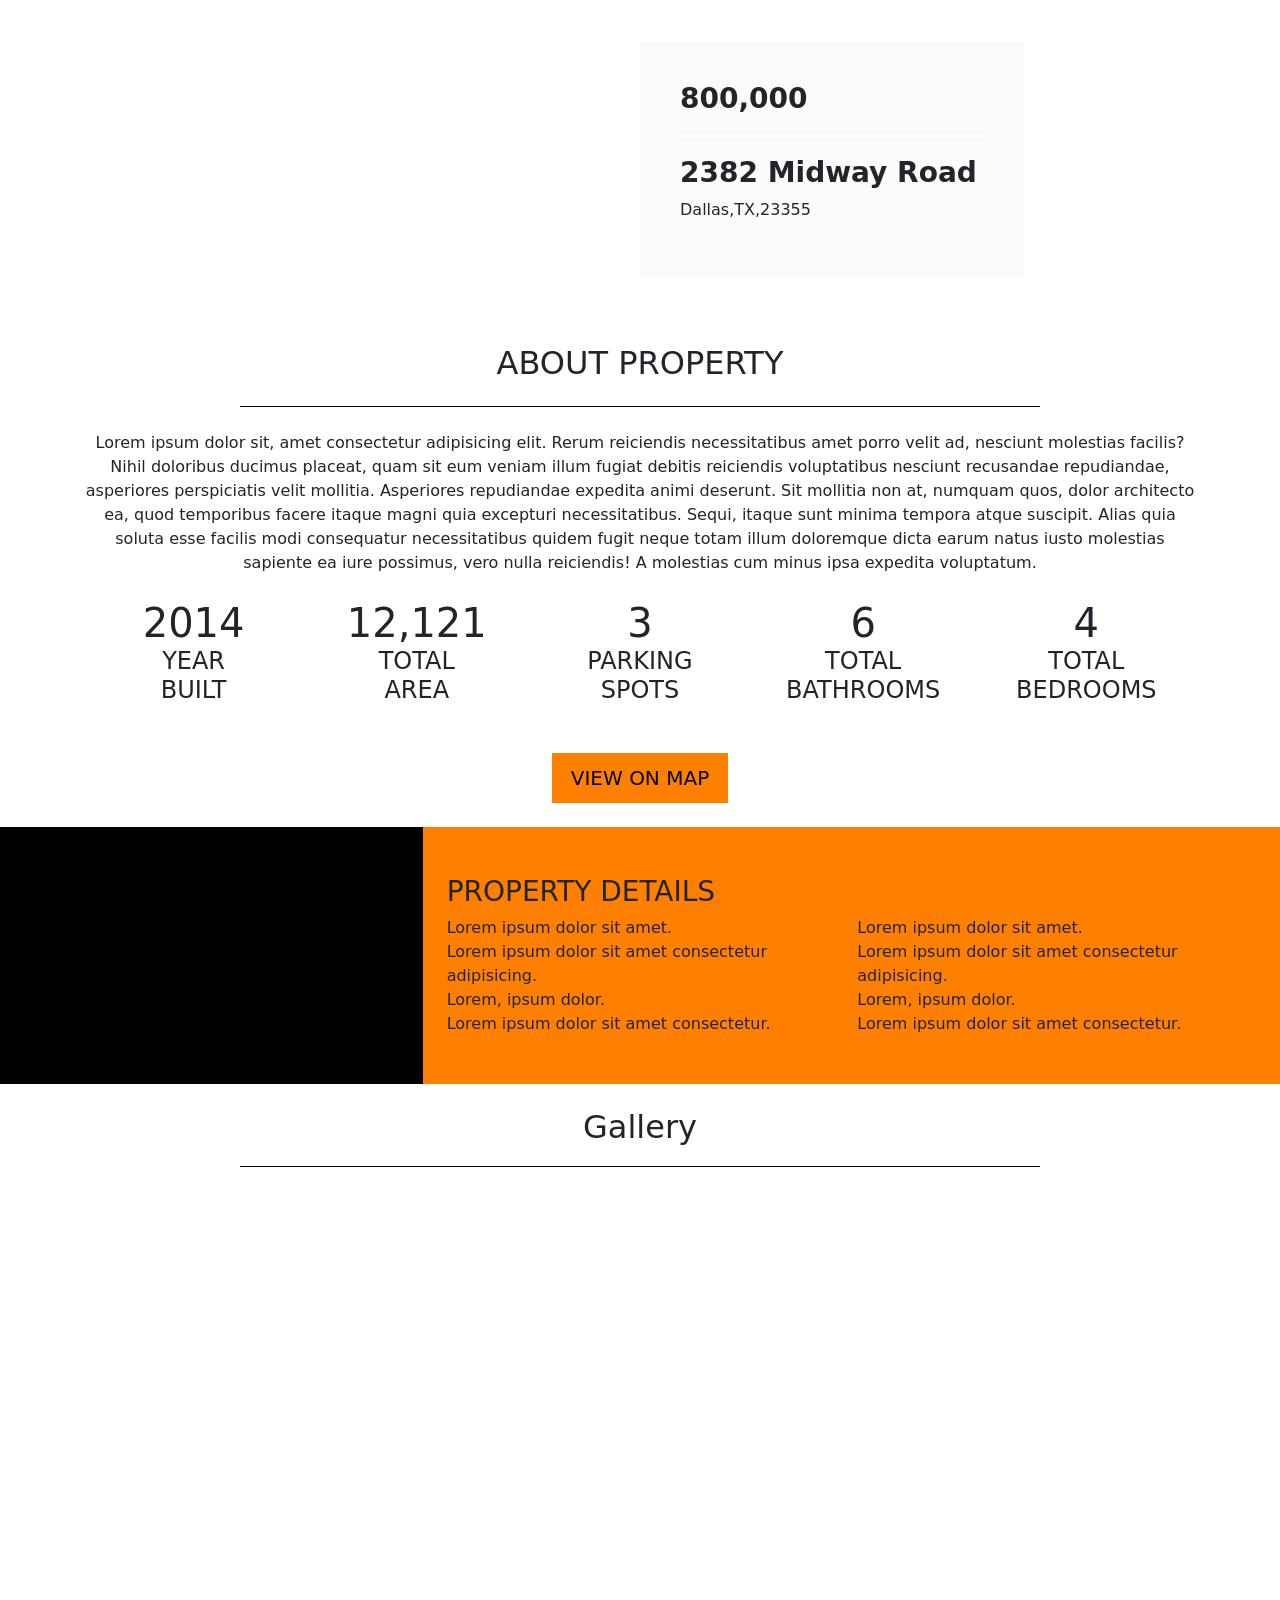
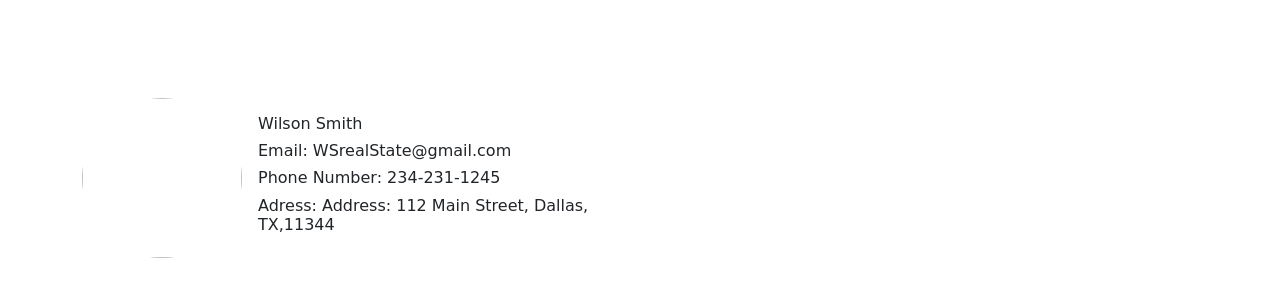
==== index.html @ 5e0ddf07 "renamed index" ====
<!DOCTYPE html>
<html lang="en">
<head>
    <meta charset="UTF-8">
    <meta http-equiv="X-UA-Compatible" content="IE=edge">
    <meta name="viewport" content="width=device-width, initial-scale=1.0">
    <title>Document</title>
    <link rel="stylesheet" href="../css/bootstrap.min.css">
    <link rel="stylesheet" href="../css/layout.css">
</head>
<body>
    <div class="img-cont">
        <img src="https://12b85ee3ac237063a29d-5a53cc07453e990f4c947526023745a3.ssl.cf5.rackcdn.com/cms-uploads/10d044f36f67155d90fdd53ec5b79412.jpg" alt="">
        <span>
            <h3>800,000</h3>
            <h3>2382 Midway Road</h3>
            <p>Dallas,TX,23355</p>
        </span>
    </div>
    <div class="info-cont">
        <div class="container">
            <h2>ABOUT PROPERTY</h2>
            <p>Lorem ipsum dolor sit, amet consectetur adipisicing elit. Rerum reiciendis necessitatibus amet porro velit ad, nesciunt molestias facilis? Nihil doloribus ducimus placeat, quam sit eum veniam illum fugiat debitis reiciendis voluptatibus nesciunt recusandae repudiandae, asperiores perspiciatis velit mollitia. Asperiores repudiandae expedita animi deserunt. Sit mollitia non at, numquam quos, dolor architecto ea, quod temporibus facere itaque magni quia excepturi necessitatibus. Sequi, itaque sunt minima tempora atque suscipit. Alias quia soluta esse facilis modi consequatur necessitatibus quidem fugit neque totam illum doloremque dicta earum natus iusto molestias sapiente ea iure possimus, vero nulla reiciendis! A molestias cum minus ipsa expedita voluptatum.</p>
            <span>
                <div>
                    <h1>2014</h1>
                    <h4>YEAR</h4>
                    <h4>BUILT</h4>
                </div>
                <div>
                    <h1>12,121</h1>
                    <h4>TOTAL</h4>
                    <h4>AREA</h4>
                </div>
                <div>
                    <h1>3</h1>
                    <h4>PARKING</h4>
                    <h4>SPOTS</h4>
                </div>
                <div>
                    <h1>6</h1>
                    <h4>TOTAL</h4>
                    <h4>BATHROOMS</h4>
                </div>
                <div>
                    <h1>4</h1>
                    <h4>TOTAL</h4>
                    <h4>BEDROOMS</h4>
                </div>
            </span>
            <button>
                <h5>VIEW ON MAP</h5>
            </button>
        </div>
    </div>
    <div class="info-details">
        <div class="row">
            <div class="col-12 col-md-4 p-0">
                <div class="info-details-box first-box"></div>
            </div>
            <div class="col-12 col-md-8 p-0 ">
                <div class="info-details-box">
                    <h3>PROPERTY DETAILS</h3>
                    <div class="info-details-cont">
                        <span>
                            <p>Lorem ipsum dolor sit amet.</p>
                            <p>Lorem ipsum dolor sit amet consectetur adipisicing.</p>
                            <p>Lorem, ipsum dolor.</p>
                            <p>Lorem ipsum dolor sit amet consectetur.</p>
                        </span>
                        <span>
                            <p>Lorem ipsum dolor sit amet.</p>
                            <p>Lorem ipsum dolor sit amet consectetur adipisicing.</p>
                            <p>Lorem, ipsum dolor.</p>
                            <p>Lorem ipsum dolor sit amet consectetur.</p>
                        </span>
                    </div>
                </div>
            </div>
        </div>
    </div>
    <div class="galery">
        <div class="container">
            <h2>Gallery</h2>
            <div class="row">
                <div class="col-6 col-md-4">
                    <img src="https://images.unsplash.com/photo-1600489000022-c2086d79f9d4?ixid=MXwxMjA3fDB8MHxwaG90by1wYWdlfHx8fGVufDB8fHw%3D&ixlib=rb-1.2.1&auto=format&fit=crop&w=375&q=80" alt="">
                </div>
                <div class="col-6 col-md-4">
                    <img src="https://images.unsplash.com/photo-1600489000022-c2086d79f9d4?ixid=MXwxMjA3fDB8MHxwaG90by1wYWdlfHx8fGVufDB8fHw%3D&ixlib=rb-1.2.1&auto=format&fit=crop&w=375&q=80" alt="">
                </div>
                <div class="col-6 col-md-4">
                    <img src="https://images.unsplash.com/photo-1600489000022-c2086d79f9d4?ixid=MXwxMjA3fDB8MHxwaG90by1wYWdlfHx8fGVufDB8fHw%3D&ixlib=rb-1.2.1&auto=format&fit=crop&w=375&q=80" alt="">
                </div>
                <div class="col-6 col-md-4">
                    <img src="https://images.unsplash.com/photo-1600489000022-c2086d79f9d4?ixid=MXwxMjA3fDB8MHxwaG90by1wYWdlfHx8fGVufDB8fHw%3D&ixlib=rb-1.2.1&auto=format&fit=crop&w=375&q=80" alt="">
                </div>
                <div class="col-6 col-md-4">
                    <img src="https://images.unsplash.com/photo-1600489000022-c2086d79f9d4?ixid=MXwxMjA3fDB8MHxwaG90by1wYWdlfHx8fGVufDB8fHw%3D&ixlib=rb-1.2.1&auto=format&fit=crop&w=375&q=80" alt="">
                </div>
                <div class="col-6 col-md-4">
                    <img src="https://images.unsplash.com/photo-1600489000022-c2086d79f9d4?ixid=MXwxMjA3fDB8MHxwaG90by1wYWdlfHx8fGVufDB8fHw%3D&ixlib=rb-1.2.1&auto=format&fit=crop&w=375&q=80" alt="">
                </div>
            </div>
        </div>
    </div>
    <div id="map"></div>
    <div class="extra-data-cont">
        <div class="container">
            <div class="row">
                <div class="col-12 col-md-6">
                    <div class="extra-data-cont-box">
                        <img src="https://images.unsplash.com/photo-1507003211169-0a1dd7228f2d?ixid=MXwxMjA3fDB8MHxwaG90by1wYWdlfHx8fGVufDB8fHw%3D&ixlib=rb-1.2.1&auto=format&fit=crop&w=334&q=80" alt="">
                        <div>
                            <h6>Wilson Smith</h6>
                            <h6>Email: WSrealState@gmail.com</h6>
                            <h6>Phone Number: 234-231-1245</h6>
                            <h6>Adress: Address: 112 Main Street, Dallas, TX,11344</h6>
                        </div>
                    </div>
                </div>
                <div class="col-12 col-md-6">
                    <div class="second-box">
                        <img src="https://ipac.page/images/brand-logo-1.jpg" alt="">
                    </div>
                </div>
            </div>
        </div>
    </div>
    
    <script src="../js/script.js"></script>
    <script src="https://maps.googleapis.com/maps/api/js?key=AIzaSyDMNOnbISD80uyN-G7kVYx0yaTqA-XAEZc&callback=initMap&libraries=&v=weekly" async></script>
    <script src="../js/jquery-3.6.0.min.js"></script>
    <script src="../js/bootstrap.min.js"></script>
</body>
</html>
---- css/layout.css ----
body {
  box-sizing: border-box;
  padding: 0;
  margin: 0;
}

.img-cont {
  position: relative;
}
.img-cont img {
  width: 100%;
  height: auto;
  object-fit: cover;
  min-height: 20rem;
  max-height: 35rem;
}
.img-cont span {
  background: rgba(250, 250, 250, 0.7);
  position: absolute;
  top: 50%;
  left: 50%;
  transform: translate(0, -50%);
  /* padding: 3rem 20rem 3rem 3rem; */
  width: 30%;
  padding: 2.5rem;
}
.img-cont span h3:first-child {
  border-bottom: 2px solid #fff;
  padding-bottom: 1.2rem;
  margin-bottom: 1.2rem;
}
.img-cont span h3 {
  font-weight: bold;
}
.img-cont span p {
  margin-top: 1.5rem 0;
}

.info-cont {
  margin: 1.5rem 0;
}
.info-cont .container h2 {
  width: 100%;
  max-width: 50rem;
  margin: 0 auto;
  margin-bottom: 1.5rem;
  padding-bottom: 1.5rem;
  border-bottom: 1px solid #000000;
}
.info-cont .container p,
.info-cont .container h2 {
  text-align: center;
  text-align: center;
}
.info-cont .container span {
  display: flex;
  justify-content: space-around;
  margin: 1.5rem 0;
}
.info-cont .container span div {
  width: 20%;
}
.info-cont .container span div h4,
.info-cont .container span div h1 {
  text-align: center;
  margin: 0;
}
.info-cont .container button {
  background: #ff7f00;
  outline: none;
  border: none;
  margin: 0 auto;
  display: block;
  padding: 0.8rem 1.2rem;
  margin: 3rem auto 0;
}
.info-cont .container button h5 {
  margin: 0;
  font-weight: normal;
}

.info-details .info-details-box.first-box {
  background: #000;
  height: 100%;
}
.info-details .info-details-box {
  background: #ff7f00;
  padding: 3rem 1.5rem;
}
.info-details .info-details-box .info-details-cont {
  display: flex;
}
.info-details .info-details-box .info-details-cont span {
  width: 50%;
  /* padding-left: 3rem; */
}
.info-details .info-details-box .info-details-cont span p {
  margin: 0;
}

.galery {
  margin: 1.5rem 0;
}
.galery h2 {
  width: 100%;
  max-width: 50rem;
  margin: 1.2rem auto;
  padding-bottom: 1.2rem;
  border-bottom: 1px solid #000000;
  text-align: center;
}
.galery img {
  width: 100%;
  margin: 1rem 0;
  max-height: 25rem;
  object-fit: cover;
}

#map {
  margin: 1.5rem 0;
  height: 400px;
  width: 100%;
}

.extra-data-cont {
  padding-bottom: 1.5rem;
  align-items: center;
}
.extra-data-cont .extra-data-cont-box {
  display: flex;
  align-items: center;
}
.extra-data-cont .extra-data-cont-box img {
  width: 10rem;
  height: 10rem;
  object-fit: cover;
  border-radius: 50%;
  margin-right: 1rem;
}
.extra-data-cont .second-box img {
  width: 20rem;
  height: auto;
  float: right;
}

@media (max-width: 768px) {
  .img-cont span {
    transform: translate(-50%, -50%);
    width: 80%;
    padding: 10px;
  }

  .info-cont .container span {
    flex-flow: column;
  }
  .info-cont .container span div {
    margin: 0 auto;
    display: block;
    margin-bottom: 0.8rem;
    width: fit-content;
  }

  .extra-data-cont .extra-data-cont-box img {
    width: 7rem;
    height: 7rem;
  }
  .extra-data-cont .second-box {
    width: 80%;
    margin: 0 auto;
  }
  .extra-data-cont .second-box img {
    width: 100%;
  }

  h1 {
    font-size: 1.6rem;
  }

  h2 {
    font-size: 1.4rem;
  }

  h3 {
    font-size: 1.2rem;
  }

  h4 {
    font-size: 1rem;
  }

  h5,
a,
.hoh-link {
    font-size: 0.8rem;
  }

  h6,
p,
th,
td,
li,
button,
.btn,
label {
    font-size: 0.7rem;
  }

  td,
th {
    font-size: 0.6rem;
  }

  small {
    font-size: 60%;
  }
}

/*# sourceMappingURL=layout.css.map */
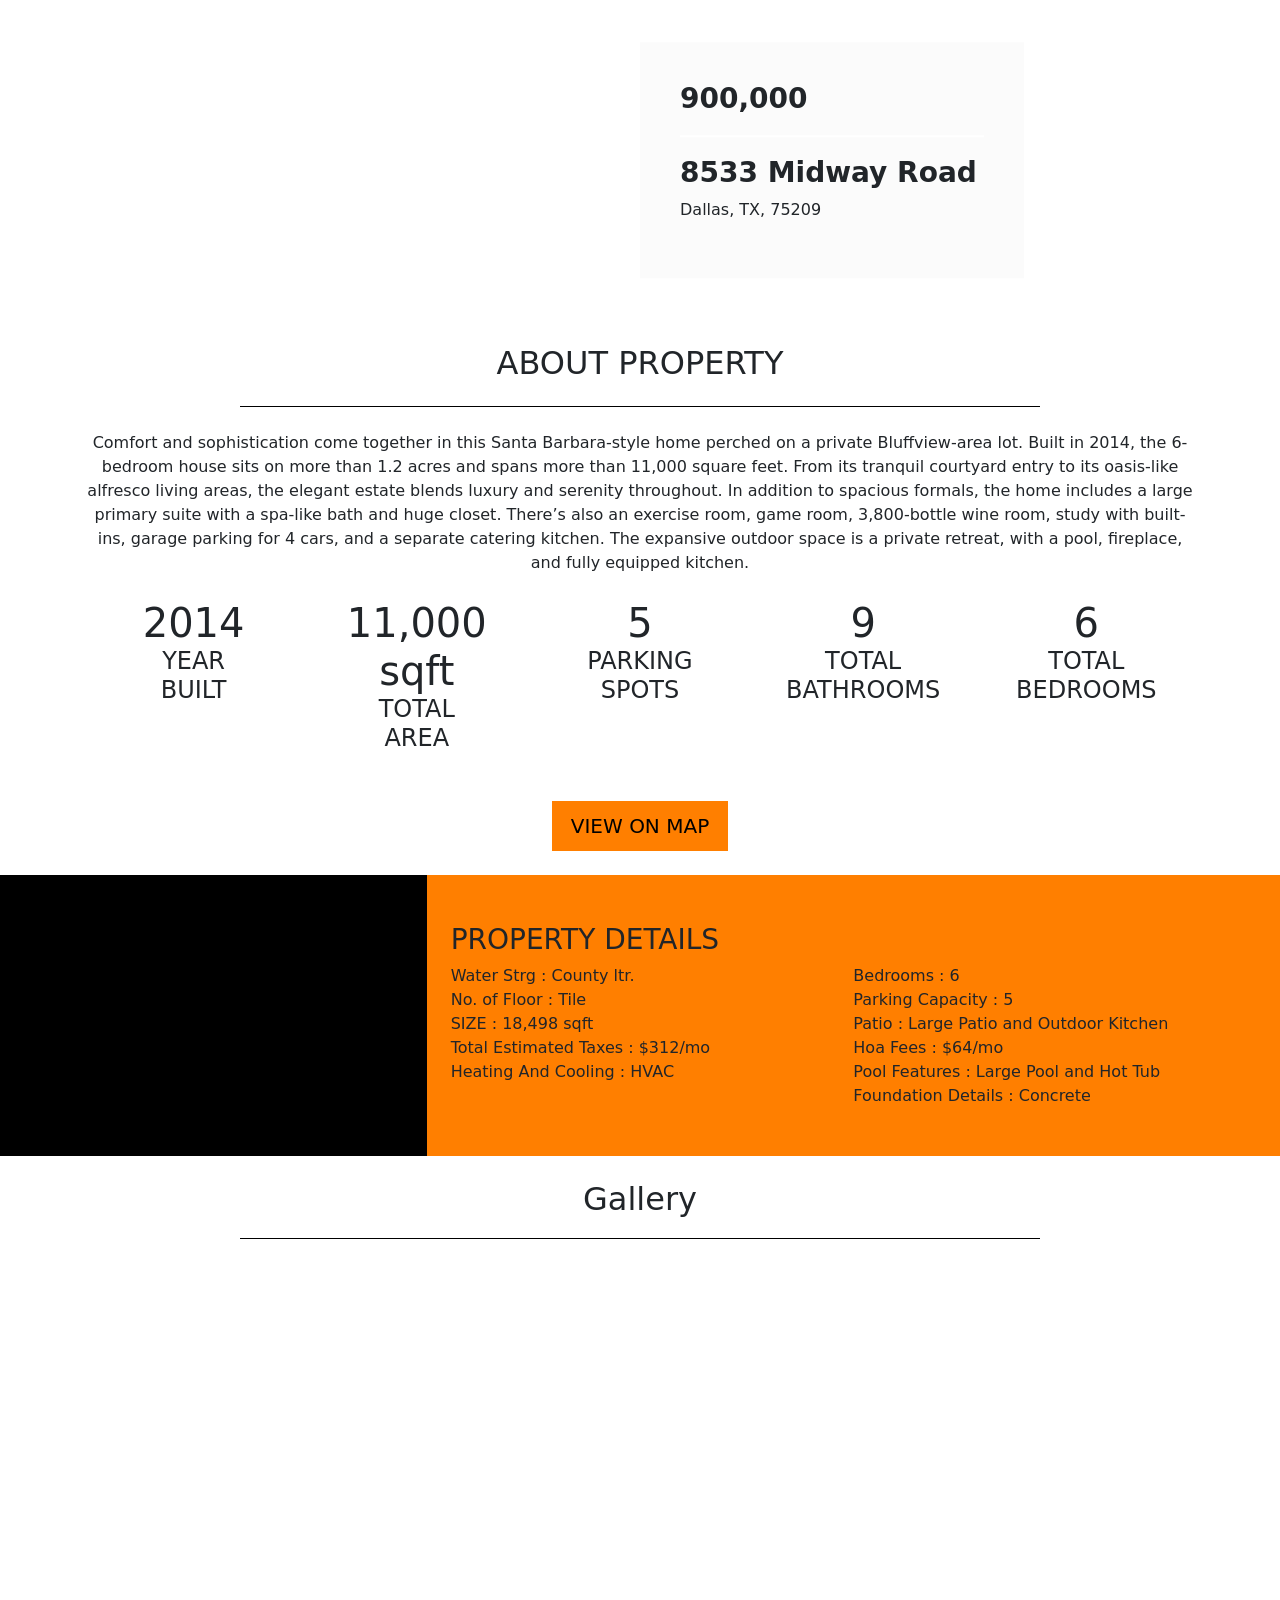
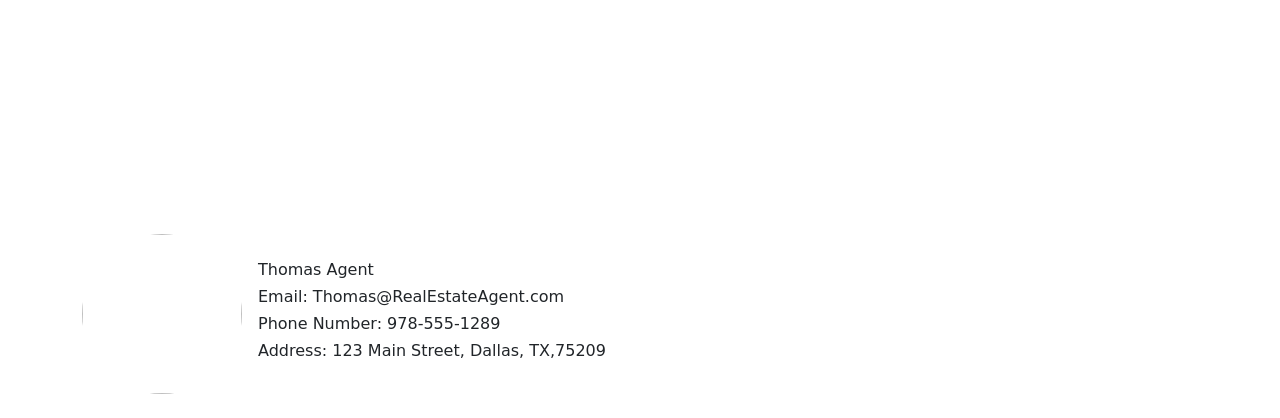
==== commit fc6b9d67: "-adder correct data and img -fixed responsive issues" ====
--- a/index.html
+++ b/index.html
@@ -5,22 +5,22 @@
     <meta http-equiv="X-UA-Compatible" content="IE=edge">
     <meta name="viewport" content="width=device-width, initial-scale=1.0">
     <title>Document</title>
-    <link rel="stylesheet" href="../css/bootstrap.min.css">
-    <link rel="stylesheet" href="../css/layout.css">
+    <link rel="stylesheet" href="./css/bootstrap.min.css">
+    <link rel="stylesheet" href="./css/layout.css">
 </head>
 <body>
     <div class="img-cont">
-        <img src="https://12b85ee3ac237063a29d-5a53cc07453e990f4c947526023745a3.ssl.cf5.rackcdn.com/cms-uploads/10d044f36f67155d90fdd53ec5b79412.jpg" alt="">
+        <img src="./images/main-img.jpg" alt="">
         <span>
-            <h3>800,000</h3>
-            <h3>2382 Midway Road</h3>
-            <p>Dallas,TX,23355</p>
+            <h3>900,000</h3>
+            <h3>8533 Midway Road</h3>
+            <p>Dallas, TX, 75209</p>
         </span>
     </div>
     <div class="info-cont">
         <div class="container">
             <h2>ABOUT PROPERTY</h2>
-            <p>Lorem ipsum dolor sit, amet consectetur adipisicing elit. Rerum reiciendis necessitatibus amet porro velit ad, nesciunt molestias facilis? Nihil doloribus ducimus placeat, quam sit eum veniam illum fugiat debitis reiciendis voluptatibus nesciunt recusandae repudiandae, asperiores perspiciatis velit mollitia. Asperiores repudiandae expedita animi deserunt. Sit mollitia non at, numquam quos, dolor architecto ea, quod temporibus facere itaque magni quia excepturi necessitatibus. Sequi, itaque sunt minima tempora atque suscipit. Alias quia soluta esse facilis modi consequatur necessitatibus quidem fugit neque totam illum doloremque dicta earum natus iusto molestias sapiente ea iure possimus, vero nulla reiciendis! A molestias cum minus ipsa expedita voluptatum.</p>
+            <p>Comfort and sophistication come together in this Santa Barbara-style home perched on a private Bluffview-area lot. Built in 2014, the 6-bedroom house sits on more than 1.2 acres and spans more than 11,000 square feet. From its tranquil courtyard entry to its oasis-like alfresco living areas, the elegant estate blends luxury and serenity throughout. In addition to spacious formals, the home includes a large primary suite with a spa-like bath and huge closet. There’s also an exercise room, game room, 3,800-bottle wine room, study with built-ins, garage parking for 4 cars, and a separate catering kitchen. The expansive outdoor space is a private retreat, with a pool, fireplace, and fully equipped kitchen.</p>
             <span>
                 <div>
                     <h1>2014</h1>
@@ -28,22 +28,22 @@
                     <h4>BUILT</h4>
                 </div>
                 <div>
-                    <h1>12,121</h1>
+                    <h1>11,000 sqft</h1>
                     <h4>TOTAL</h4>
                     <h4>AREA</h4>
                 </div>
                 <div>
-                    <h1>3</h1>
+                    <h1>5</h1>
                     <h4>PARKING</h4>
                     <h4>SPOTS</h4>
                 </div>
                 <div>
-                    <h1>6</h1>
+                    <h1>9</h1>
                     <h4>TOTAL</h4>
                     <h4>BATHROOMS</h4>
                 </div>
                 <div>
-                    <h1>4</h1>
+                    <h1>6</h1>
                     <h4>TOTAL</h4>
                     <h4>BEDROOMS</h4>
                 </div>
@@ -54,26 +54,31 @@
         </div>
     </div>
     <div class="info-details">
-        <div class="row">
-            <div class="col-12 col-md-4 p-0">
-                <div class="info-details-box first-box"></div>
-            </div>
-            <div class="col-12 col-md-8 p-0 ">
-                <div class="info-details-box">
-                    <h3>PROPERTY DETAILS</h3>
-                    <div class="info-details-cont">
-                        <span>
-                            <p>Lorem ipsum dolor sit amet.</p>
-                            <p>Lorem ipsum dolor sit amet consectetur adipisicing.</p>
-                            <p>Lorem, ipsum dolor.</p>
-                            <p>Lorem ipsum dolor sit amet consectetur.</p>
-                        </span>
-                        <span>
-                            <p>Lorem ipsum dolor sit amet.</p>
-                            <p>Lorem ipsum dolor sit amet consectetur adipisicing.</p>
-                            <p>Lorem, ipsum dolor.</p>
-                            <p>Lorem ipsum dolor sit amet consectetur.</p>
-                        </span>
+        <div class="container-fluid">
+            <div class="row">
+                <div class="col-12 col-md-4 p-0">
+                    <div class="info-details-box first-box"></div>
+                </div>
+                <div class="col-12 col-md-8 p-0 ">
+                    <div class="info-details-box">
+                        <h3>PROPERTY DETAILS</h3>
+                        <div class="info-details-cont">
+                            <span>
+                              <p>Water Strg : County ltr.</p>
+                              <p>No. of Floor : Tile</p>
+                              <p>SIZE : 18,498 sqft</p>
+                              <p>Total Estimated Taxes : $312/mo</p>
+                              <p>Heating And Cooling : HVAC</p>
+                            </span>
+                            <span>                            
+                                <p>Bedrooms : 6</p>
+                                <p>Parking Capacity : 5</p> 
+                                <p>Patio : Large Patio and Outdoor Kitchen</p>
+                                <p>Hoa Fees : $64/mo</p>
+                                <p>Pool Features : Large Pool and Hot Tub</p>
+                                <p>Foundation Details : Concrete</p> 
+                            </span>
+                        </div>
                     </div>
                 </div>
             </div>
@@ -84,22 +89,40 @@
             <h2>Gallery</h2>
             <div class="row">
                 <div class="col-6 col-md-4">
-                    <img src="https://images.unsplash.com/photo-1600489000022-c2086d79f9d4?ixid=MXwxMjA3fDB8MHxwaG90by1wYWdlfHx8fGVufDB8fHw%3D&ixlib=rb-1.2.1&auto=format&fit=crop&w=375&q=80" alt="">
+                    <img src="./images/galery-1.jpg" alt="">
                 </div>
                 <div class="col-6 col-md-4">
-                    <img src="https://images.unsplash.com/photo-1600489000022-c2086d79f9d4?ixid=MXwxMjA3fDB8MHxwaG90by1wYWdlfHx8fGVufDB8fHw%3D&ixlib=rb-1.2.1&auto=format&fit=crop&w=375&q=80" alt="">
+                    <img src="./images/galery-2.jpg" alt="">
                 </div>
                 <div class="col-6 col-md-4">
-                    <img src="https://images.unsplash.com/photo-1600489000022-c2086d79f9d4?ixid=MXwxMjA3fDB8MHxwaG90by1wYWdlfHx8fGVufDB8fHw%3D&ixlib=rb-1.2.1&auto=format&fit=crop&w=375&q=80" alt="">
+                    <img src="./images/galery-3.jpg" alt="">
                 </div>
                 <div class="col-6 col-md-4">
-                    <img src="https://images.unsplash.com/photo-1600489000022-c2086d79f9d4?ixid=MXwxMjA3fDB8MHxwaG90by1wYWdlfHx8fGVufDB8fHw%3D&ixlib=rb-1.2.1&auto=format&fit=crop&w=375&q=80" alt="">
+                    <img src="./images/galery-4.jpg" alt="">
                 </div>
                 <div class="col-6 col-md-4">
-                    <img src="https://images.unsplash.com/photo-1600489000022-c2086d79f9d4?ixid=MXwxMjA3fDB8MHxwaG90by1wYWdlfHx8fGVufDB8fHw%3D&ixlib=rb-1.2.1&auto=format&fit=crop&w=375&q=80" alt="">
+                    <img src="./images/galery-5.jpg" alt="">
                 </div>
                 <div class="col-6 col-md-4">
-                    <img src="https://images.unsplash.com/photo-1600489000022-c2086d79f9d4?ixid=MXwxMjA3fDB8MHxwaG90by1wYWdlfHx8fGVufDB8fHw%3D&ixlib=rb-1.2.1&auto=format&fit=crop&w=375&q=80" alt="">
+                    <img src="./images/galery-6.jpg" alt="">
+                </div>
+                <div class="col-6 col-md-4">
+                    <img src="./images/galery-7.jpg" alt="">
+                </div>
+                <div class="col-6 col-md-4">
+                    <img src="./images/galery-8.jpg" alt="">
+                </div>
+                <div class="col-6 col-md-4">
+                    <img src="./images/galery-9.jpg" alt="">
+                </div>
+                <div class="col-6 col-md-4">
+                    <img src="./images/galery-10.jpg" alt="">
+                </div>
+                <div class="col-6 col-md-4">
+                    <img src="./images/galery-11.jpg" alt="">
+                </div>
+                <div class="col-6 col-md-4">
+                    <img src="./images/galery-12.jpg" alt="">
                 </div>
             </div>
         </div>
@@ -112,10 +135,10 @@
                     <div class="extra-data-cont-box">
                         <img src="https://images.unsplash.com/photo-1507003211169-0a1dd7228f2d?ixid=MXwxMjA3fDB8MHxwaG90by1wYWdlfHx8fGVufDB8fHw%3D&ixlib=rb-1.2.1&auto=format&fit=crop&w=334&q=80" alt="">
                         <div>
-                            <h6>Wilson Smith</h6>
-                            <h6>Email: WSrealState@gmail.com</h6>
-                            <h6>Phone Number: 234-231-1245</h6>
-                            <h6>Adress: Address: 112 Main Street, Dallas, TX,11344</h6>
+                            <h6>Thomas Agent</h6>
+                            <h6>Email: Thomas@RealEstateAgent.com</h6>
+                            <h6>Phone Number: 978-555-1289</h6>
+                            <h6>Address: 123 Main Street, Dallas, TX,75209</h6>
                         </div>
                     </div>
                 </div>
@@ -128,9 +151,9 @@
         </div>
     </div>
     
-    <script src="../js/script.js"></script>
+    <script src="./js/script.js"></script>
     <script src="https://maps.googleapis.com/maps/api/js?key=AIzaSyDMNOnbISD80uyN-G7kVYx0yaTqA-XAEZc&callback=initMap&libraries=&v=weekly" async></script>
-    <script src="../js/jquery-3.6.0.min.js"></script>
-    <script src="../js/bootstrap.min.js"></script>
+    <script src="./js/jquery-3.6.0.min.js"></script>
+    <script src="./js/bootstrap.min.js"></script>
 </body>
 </html>
--- a/css/layout.css
+++ b/css/layout.css
@@ -114,6 +114,10 @@
   margin: 1rem 0;
   max-height: 25rem;
   object-fit: cover;
+  transition: all 0.4s ease;
+}
+.galery img:hover {
+  transform: scale(1.05);
 }
 
 #map {
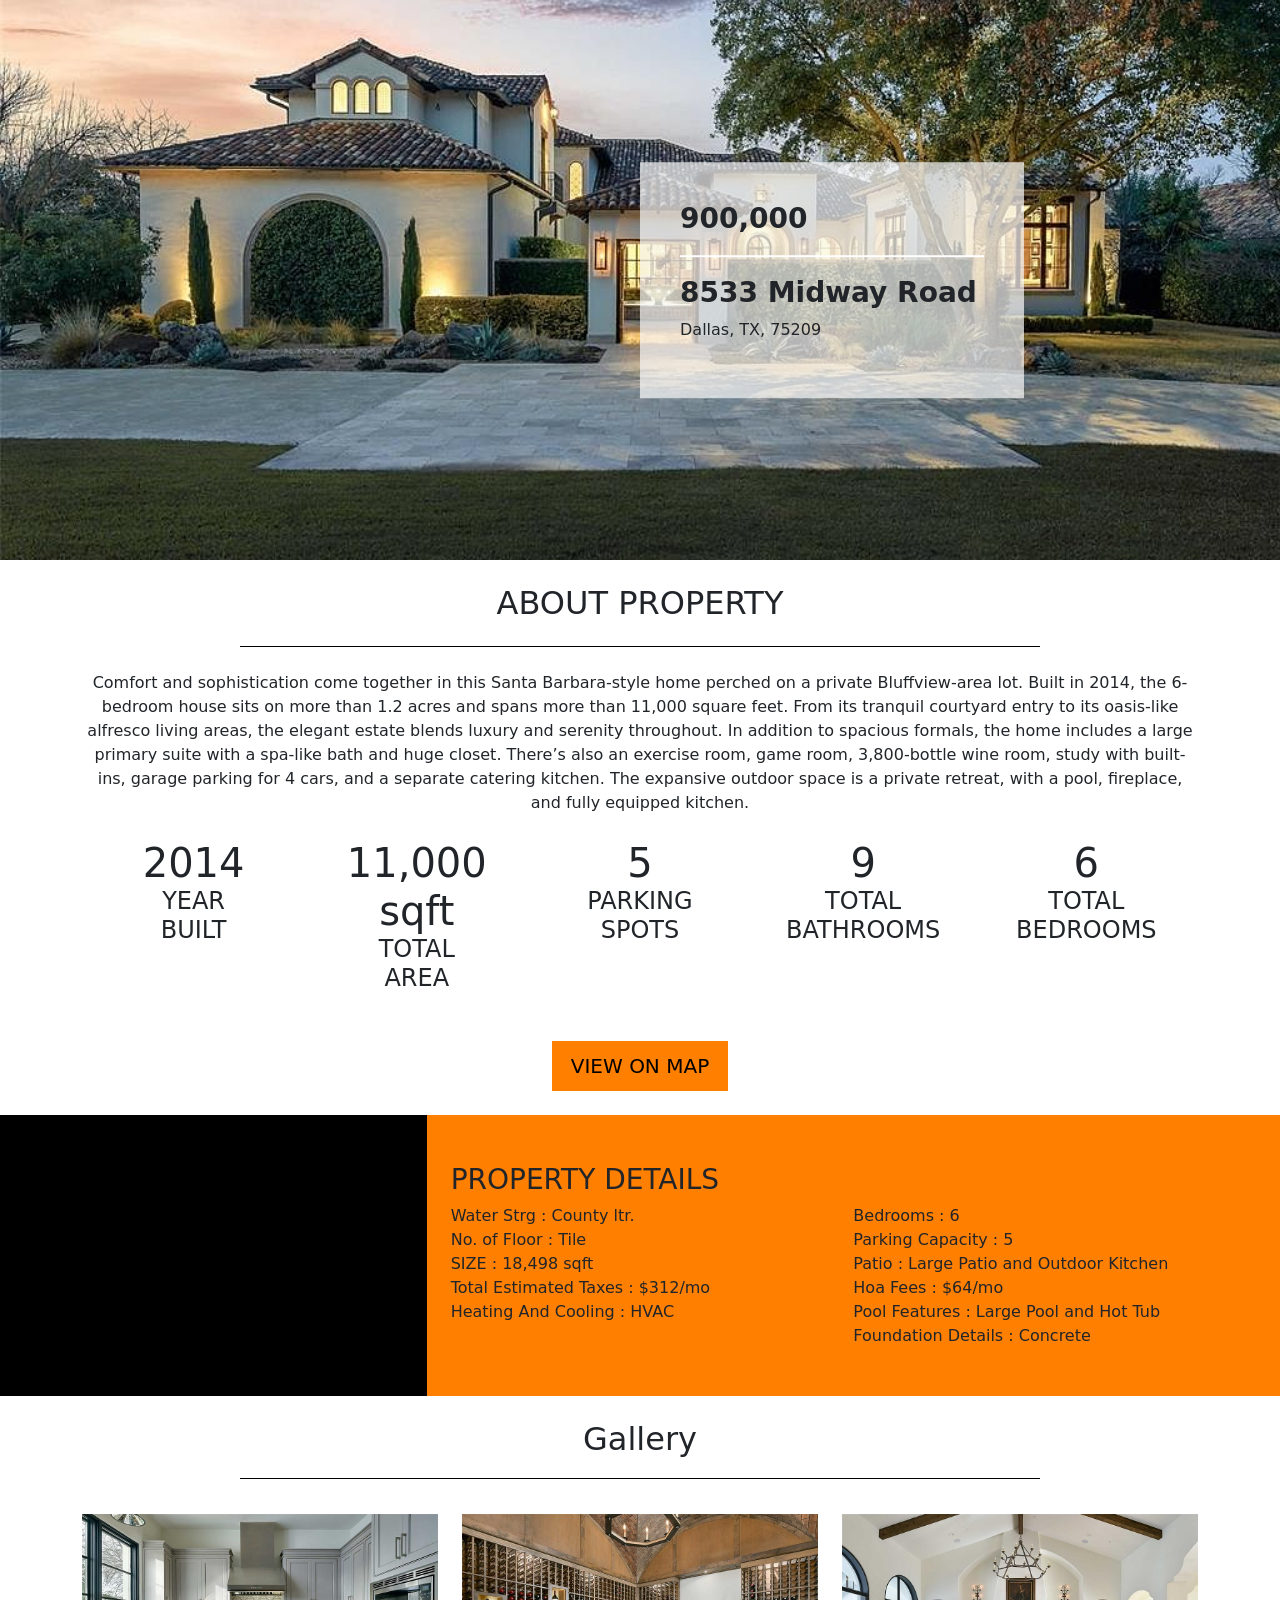
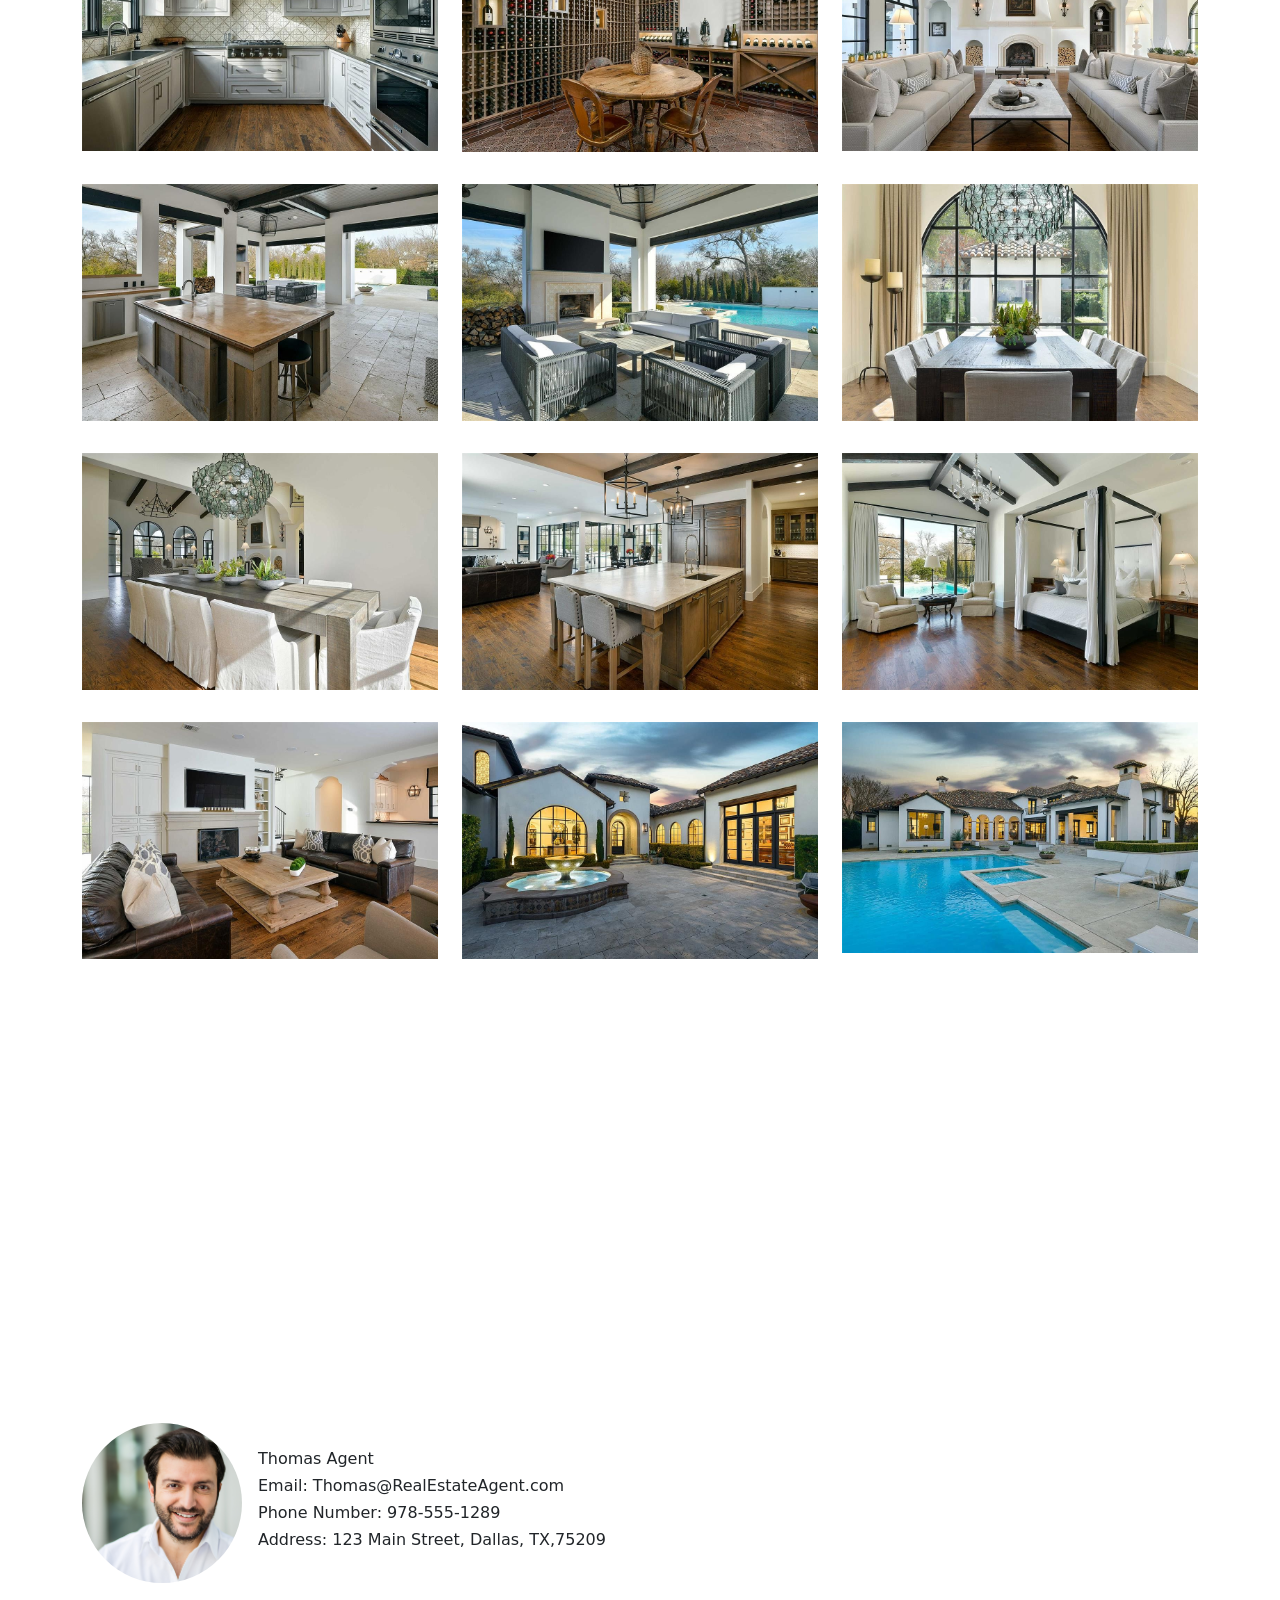
==== commit 13087c56: "-images now are resizable -added missing img" ====
--- a/index.html
+++ b/index.html
@@ -87,9 +87,9 @@
     <div class="galery">
         <div class="container">
             <h2>Gallery</h2>
-            <div class="row">
+            <div class="row">  
                 <div class="col-6 col-md-4">
-                    <img src="./images/galery-1.jpg" alt="">
+                    <img src="./images/galery-1.jpg" alt="" >
                 </div>
                 <div class="col-6 col-md-4">
                     <img src="./images/galery-2.jpg" alt="">
@@ -133,7 +133,7 @@
             <div class="row">
                 <div class="col-12 col-md-6">
                     <div class="extra-data-cont-box">
-                        <img src="https://images.unsplash.com/photo-1507003211169-0a1dd7228f2d?ixid=MXwxMjA3fDB8MHxwaG90by1wYWdlfHx8fGVufDB8fHw%3D&ixlib=rb-1.2.1&auto=format&fit=crop&w=334&q=80" alt="">
+                        <img src="./images/Depositphotos_165355902_l-2015.jpg" alt="">
                         <div>
                             <h6>Thomas Agent</h6>
                             <h6>Email: Thomas@RealEstateAgent.com</h6>
@@ -151,9 +151,9 @@
         </div>
     </div>
     
+    <script src="./js/jquery-3.6.0.min.js"></script>
     <script src="./js/script.js"></script>
     <script src="https://maps.googleapis.com/maps/api/js?key=AIzaSyDMNOnbISD80uyN-G7kVYx0yaTqA-XAEZc&callback=initMap&libraries=&v=weekly" async></script>
-    <script src="./js/jquery-3.6.0.min.js"></script>
     <script src="./js/bootstrap.min.js"></script>
 </body>
 </html>
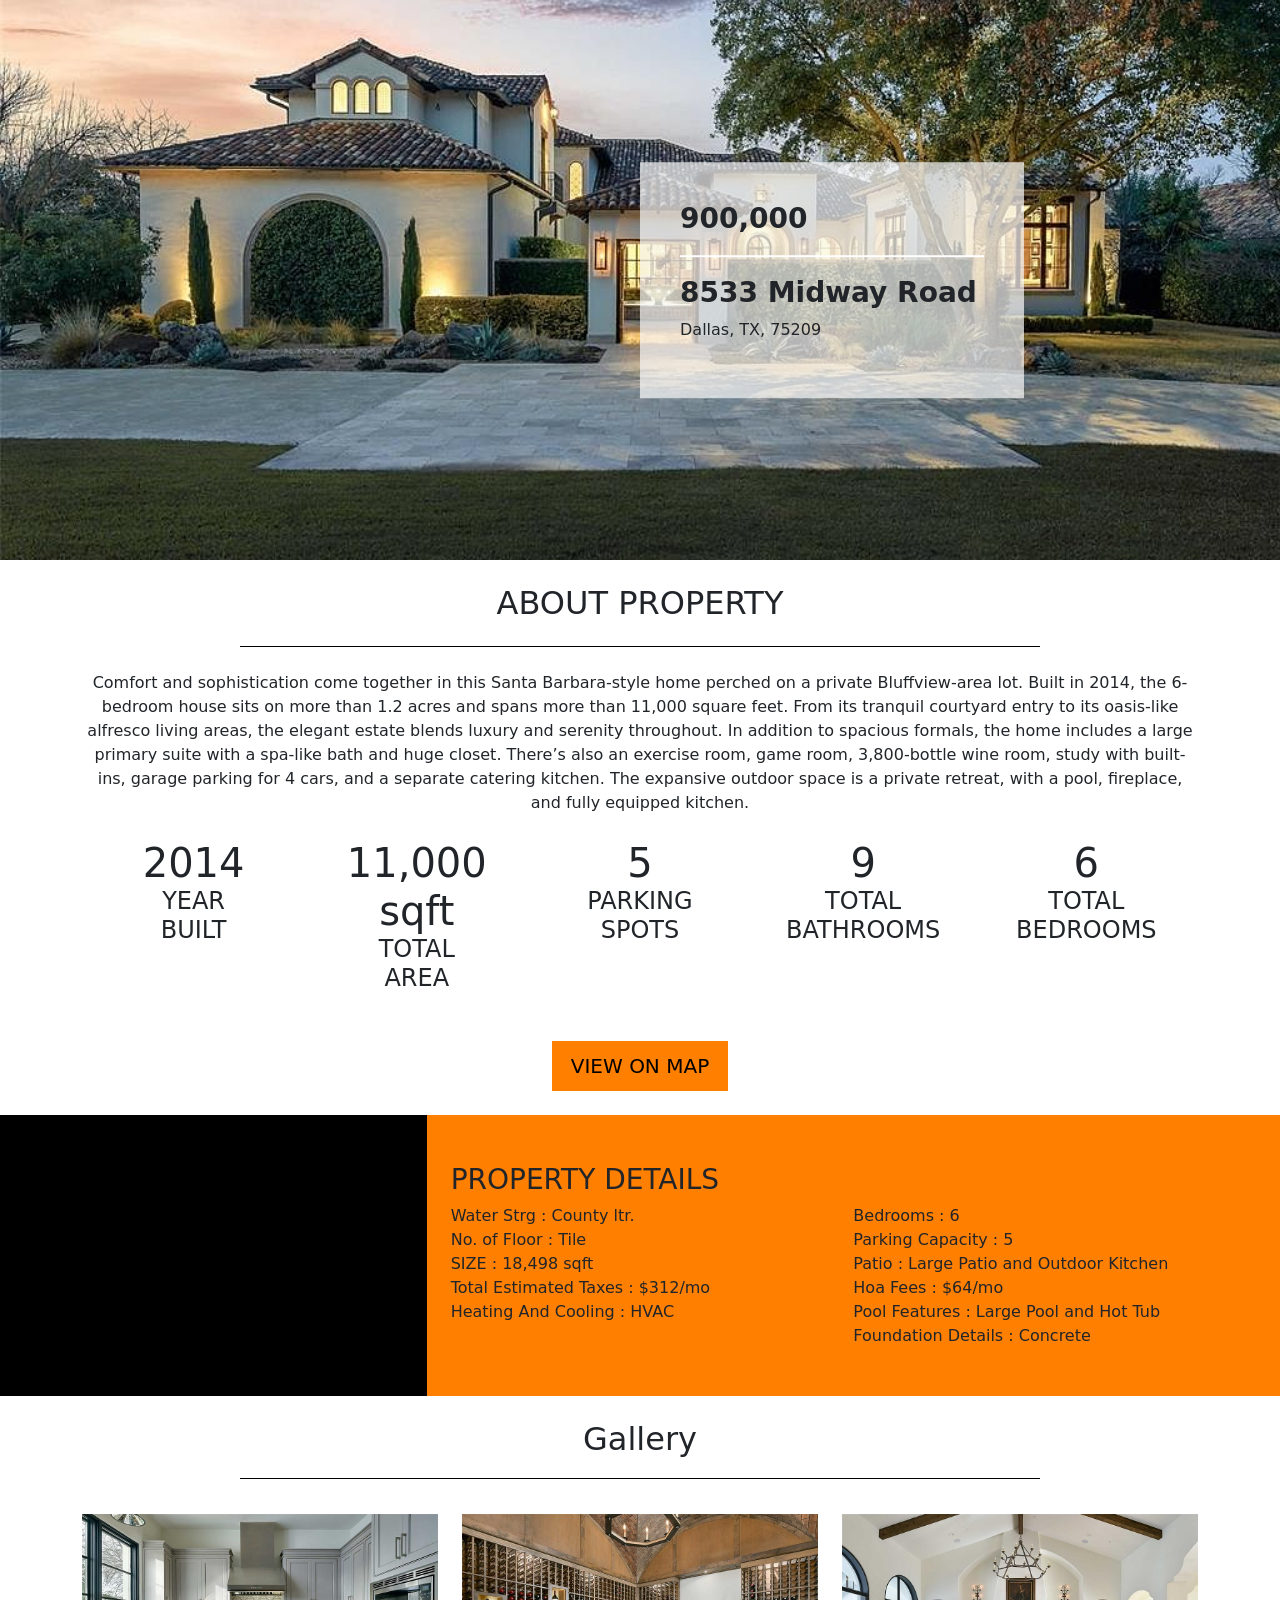
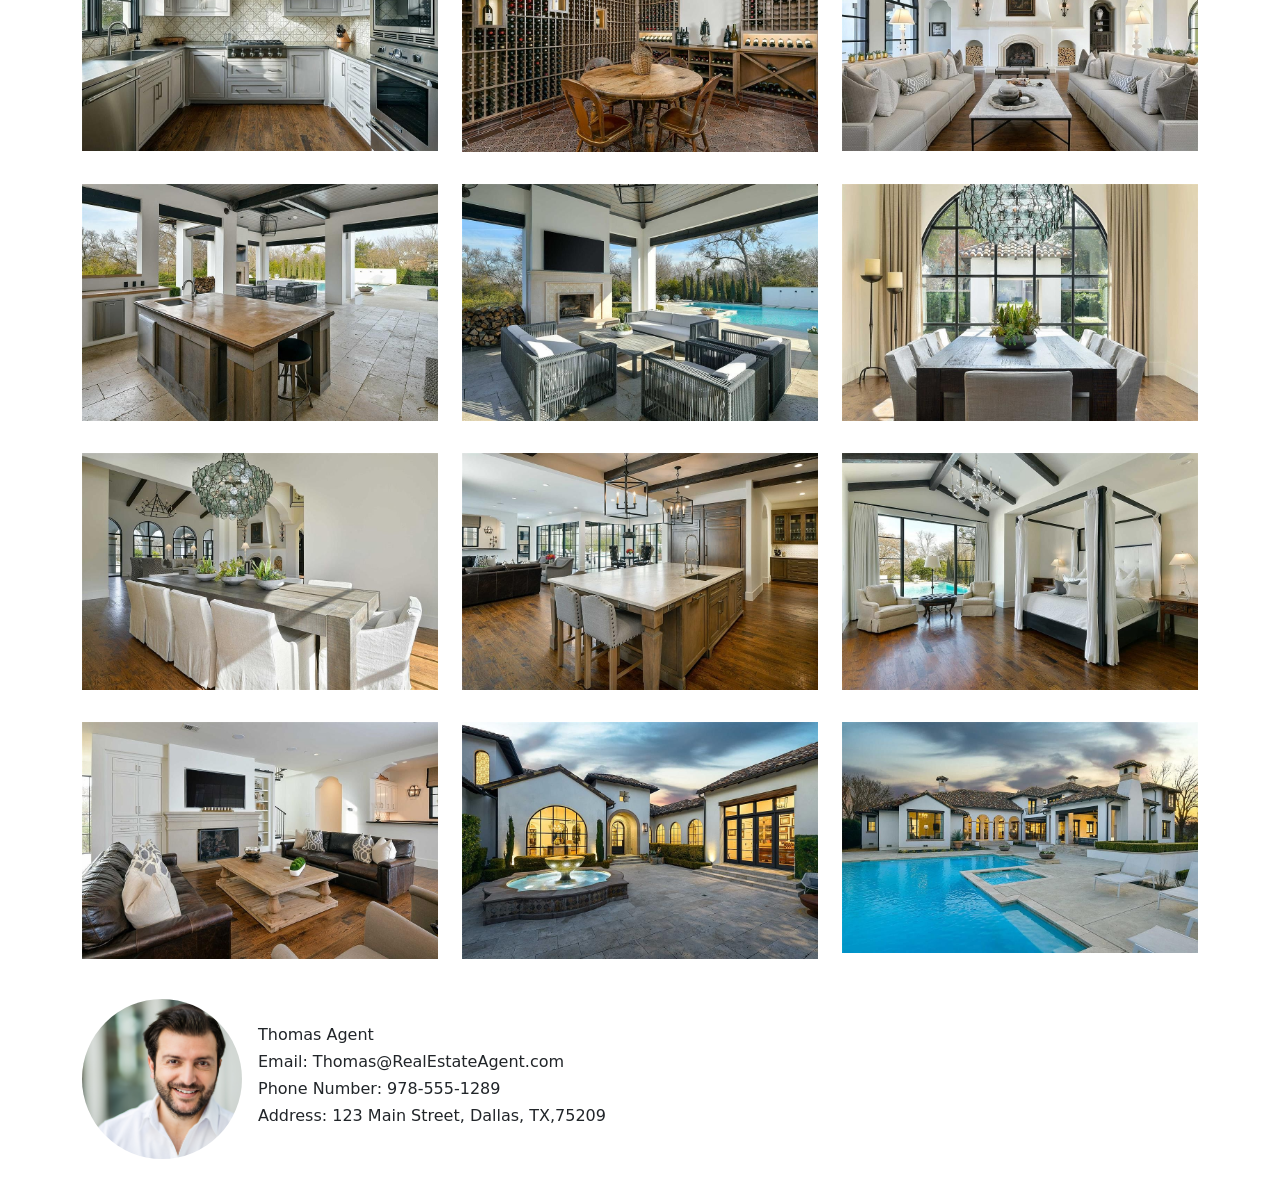
==== commit 4912891f: "-added leaflet library -layout changes" ====
--- a/index.html
+++ b/index.html
@@ -7,6 +7,9 @@
     <title>Document</title>
     <link rel="stylesheet" href="./css/bootstrap.min.css">
     <link rel="stylesheet" href="./css/layout.css">
+    <link rel="stylesheet" href="https://unpkg.com/leaflet@1.7.1/dist/leaflet.css"
+    integrity="sha512-xodZBNTC5n17Xt2atTPuE1HxjVMSvLVW9ocqUKLsCC5CXdbqCmblAshOMAS6/keqq/sMZMZ19scR4PsZChSR7A=="
+    crossorigin=""/>
 </head>
 <body>
     <div class="img-cont">
@@ -127,7 +130,7 @@
             </div>
         </div>
     </div>
-    <div id="map"></div>
+    <div id="mapid" ></div>
     <div class="extra-data-cont">
         <div class="container">
             <div class="row">
@@ -151,9 +154,11 @@
         </div>
     </div>
     
+    <script src="https://unpkg.com/leaflet@1.7.1/dist/leaflet.js"
+    integrity="sha512-XQoYMqMTK8LvdxXYG3nZ448hOEQiglfqkJs1NOQV44cWnUrBc8PkAOcXy20w0vlaXaVUearIOBhiXZ5V3ynxwA=="
+    crossorigin=""></script>
     <script src="./js/jquery-3.6.0.min.js"></script>
     <script src="./js/script.js"></script>
-    <script src="https://maps.googleapis.com/maps/api/js?key=AIzaSyDMNOnbISD80uyN-G7kVYx0yaTqA-XAEZc&callback=initMap&libraries=&v=weekly" async></script>
     <script src="./js/bootstrap.min.js"></script>
 </body>
 </html>
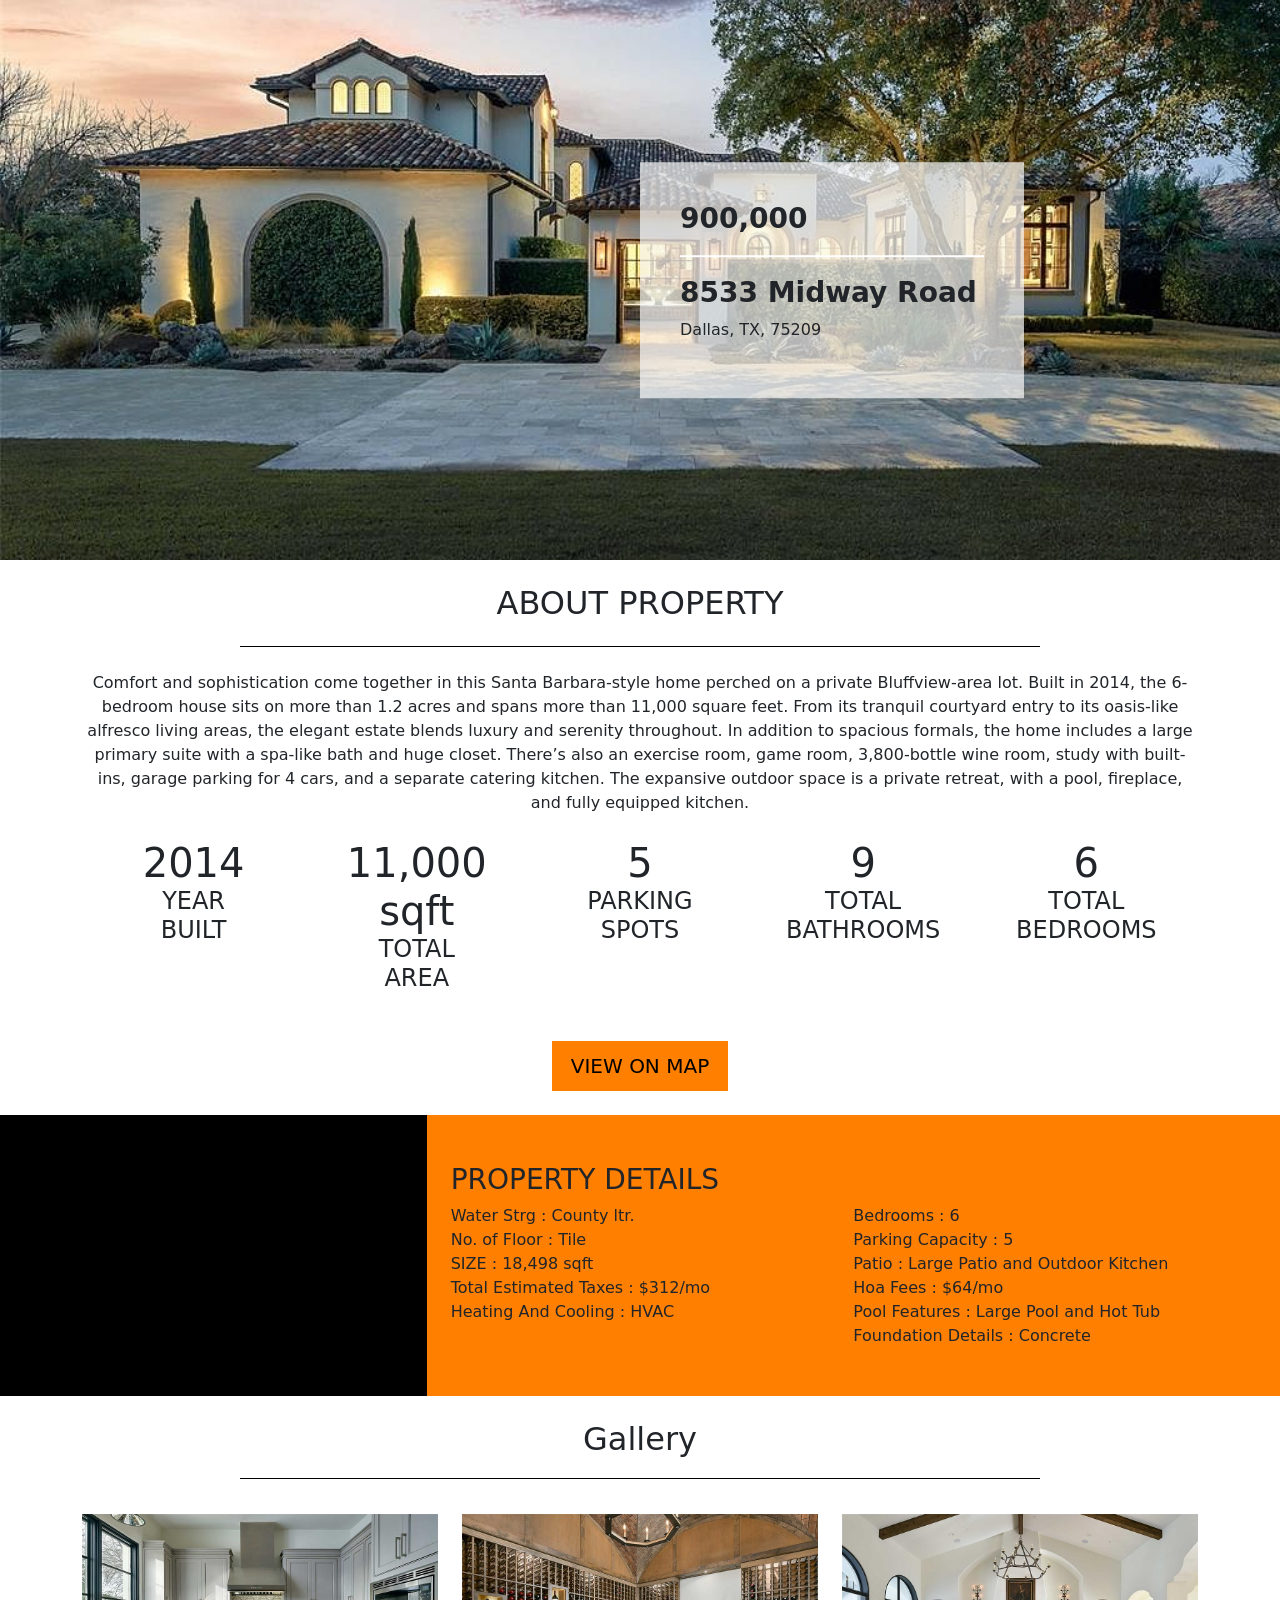
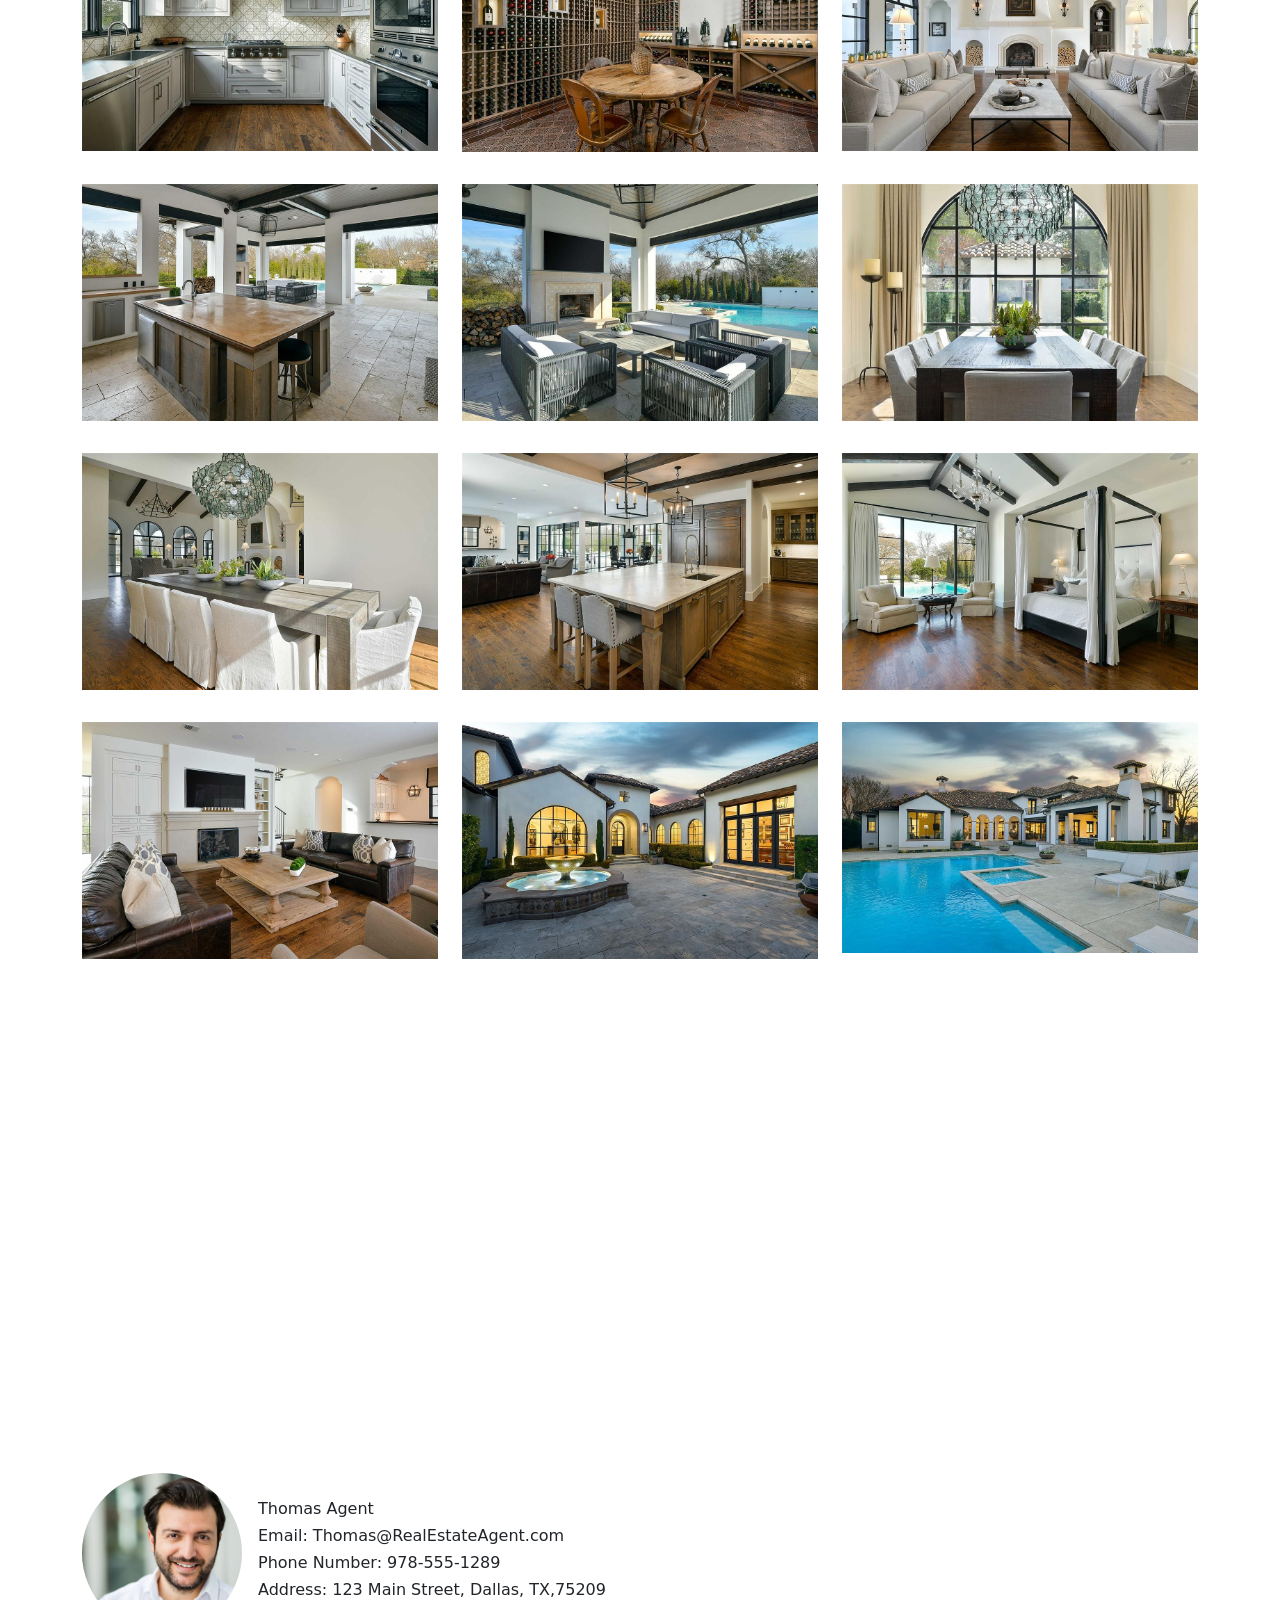
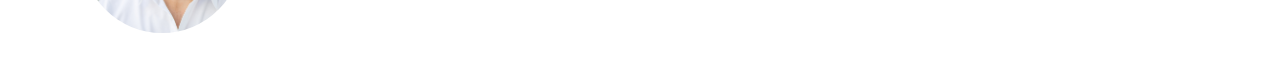
==== commit 1bc72b52: "html for scroller" ====
--- a/index.html
+++ b/index.html
@@ -52,7 +52,7 @@
                 </div>
             </span>
             <button>
-                <h5>VIEW ON MAP</h5>
+                <h5 id="mapButton">VIEW ON MAP</h5>
             </button>
         </div>
     </div>
--- a/css/layout.css
+++ b/css/layout.css
@@ -115,14 +115,15 @@
   max-height: 25rem;
   object-fit: cover;
   transition: all 0.4s ease;
+  cursor: pointer;
 }
 .galery img:hover {
   transform: scale(1.05);
 }
 
-#map {
-  margin: 1.5rem 0;
-  height: 400px;
+#mapid {
+  margin: 1.5rem 0;
+  height: 450px;
   width: 100%;
 }
 
